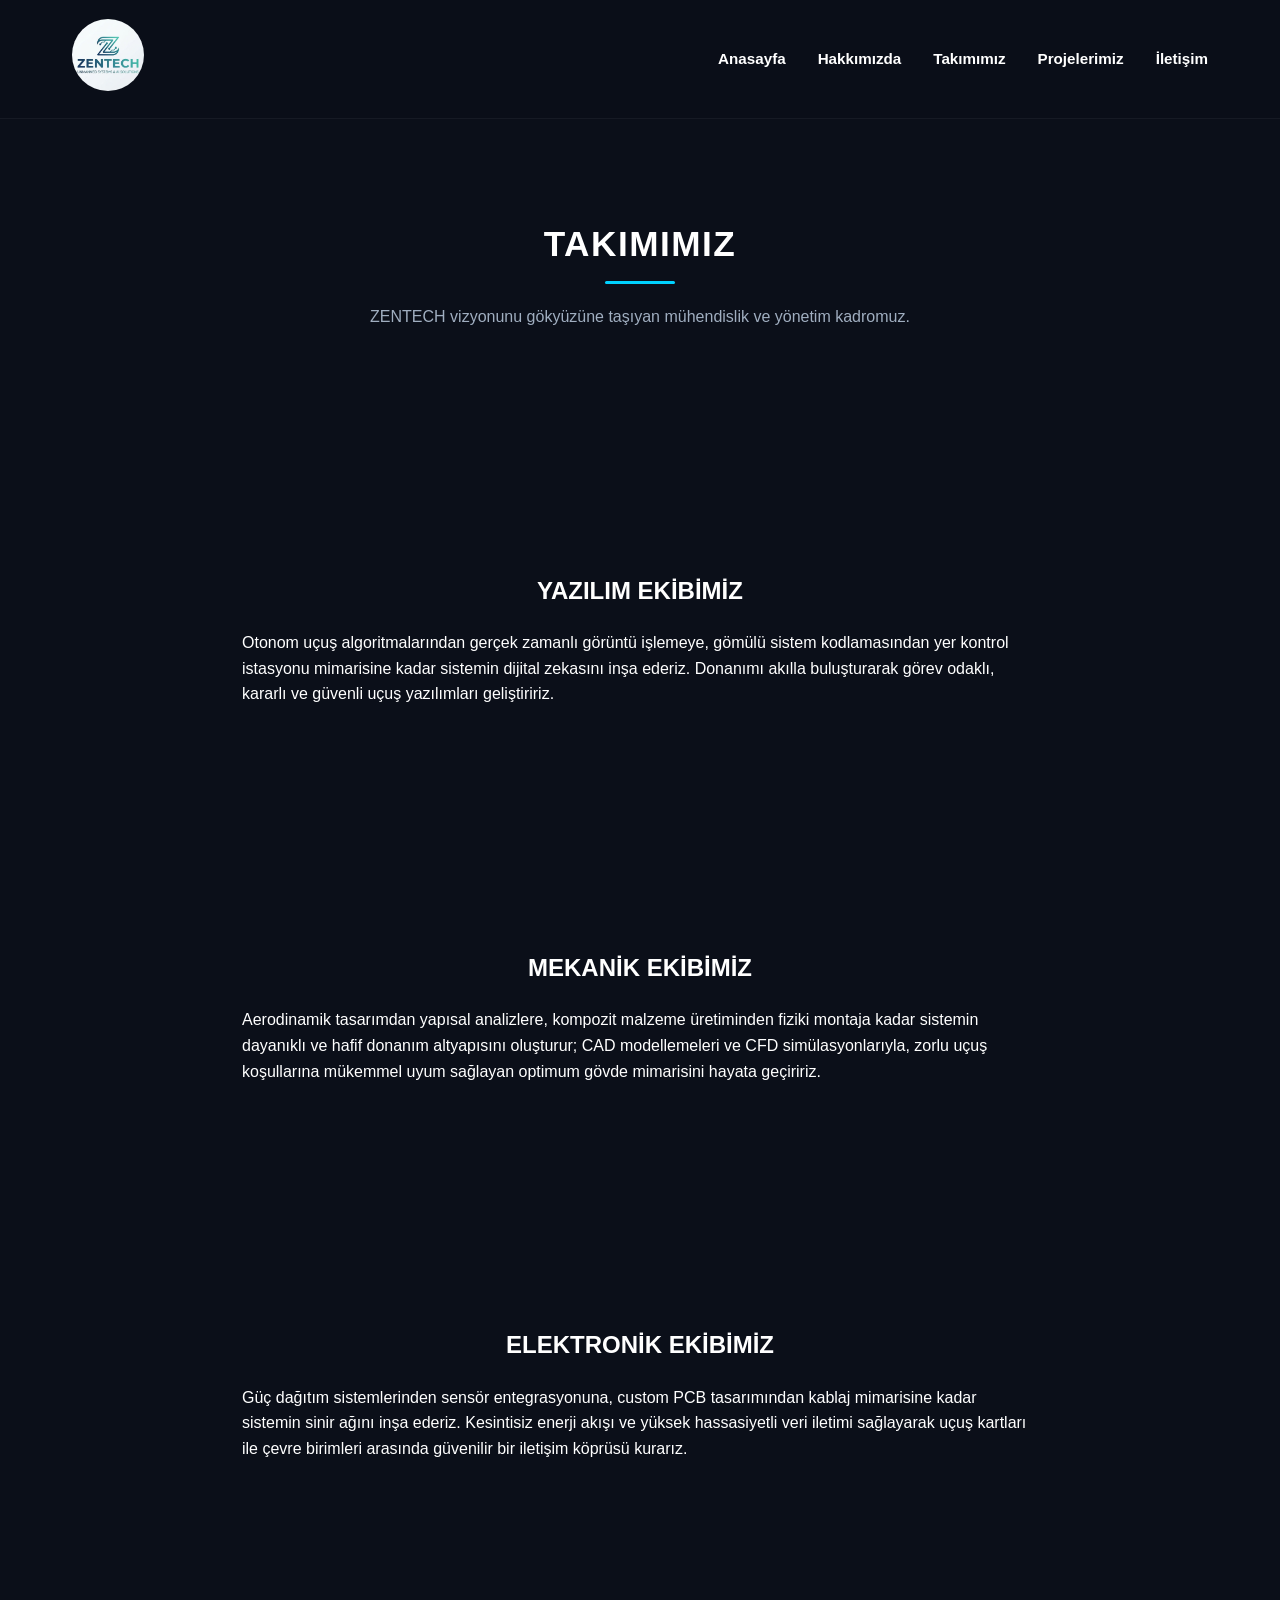
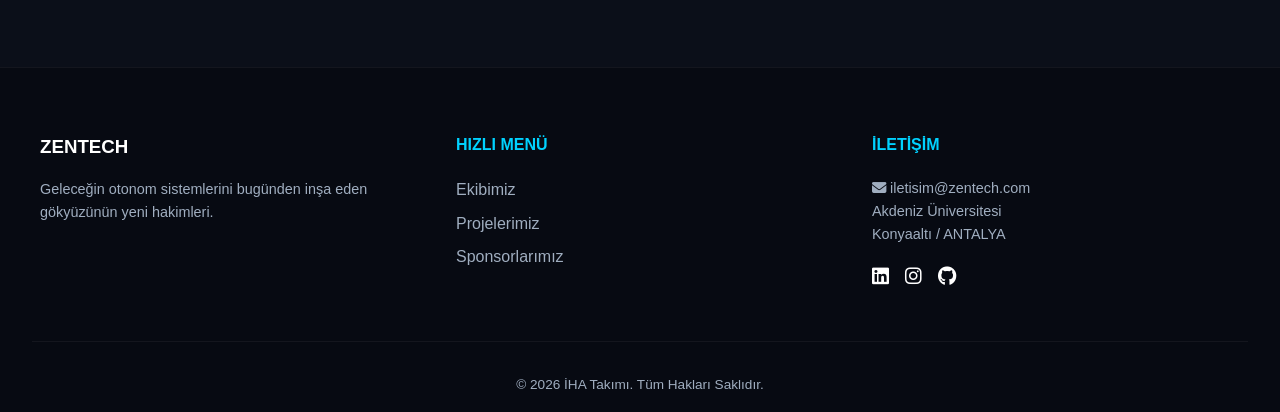
==== takimimiz.html @ 54c17d68 "İlk commit: Proje başlangıcı" ====
<!DOCTYPE html>
<html lang="tr">
<head>
    <meta charset="UTF-8">
    <meta name="viewport" content="width=device-width, initial-scale=1.0">
    <title>Takımımız | ZENTECH</title>
    <!-- FontAwesome İkonları için -->
    <link rel="stylesheet" href="https://cdnjs.cloudflare.com/ajax/libs/font-awesome/6.4.0/css/all.min.css">
    <link rel="stylesheet" href="style.css">
</head>
<body>

    <!-- Header / Navigasyon -->
    <nav class="navbar">
        <div class="nav-container">
            <a href="index.html" class="logo">
                <img src="favicon.jpeg" alt="ZENTECH logo">
            </a>
            
            <input type="checkbox" id="menu-toggle" class="menu-checkbox">
            <label for="menu-toggle" class="menu-icon"><i class="fa-solid fa-bars"></i></label>

            <ul class="nav-links">
                <li><a href="index.html">Anasayfa</a></li>
                <li><a href="index.html#about">Hakkımızda</a></li>
                <li><a href="takimimiz.html" class="active">Takımımız</a></li>
                <li><a href="index.html#projects">Projelerimiz</a></li>
                <li><a href="index.html#contact">İletişim</a></li>
            </ul>
        </div>
    </nav>

    <!-- Ana İçerik -->
    <main class="team-page-container">
        <!-- Başlık Bölümü -->
        <section class="team-hero">
            <h1>TAKIMIMIZ</h1>
            <p>ZENTECH vizyonunu gökyüzüne taşıyan mühendislik ve yönetim kadromuz.</p>
        </section>
<section class="team-section">
    <h2 class="section-title"> YAZILIM EKİBİMİZ</h2>
    <p>Otonom uçuş algoritmalarından gerçek zamanlı görüntü işlemeye, gömülü sistem kodlamasından yer kontrol istasyonu mimarisine kadar sistemin dijital zekasını inşa ederiz. Donanımı akılla buluşturarak görev odaklı, kararlı ve güvenli uçuş yazılımları geliştiririz.</p>
</section>

<section class="team-section">
    <h2 class="section-title"> MEKANİK EKİBİMİZ</h2>
    <p>Aerodinamik tasarımdan yapısal analizlere, kompozit malzeme üretiminden fiziki montaja kadar sistemin dayanıklı ve hafif donanım altyapısını oluşturur; CAD modellemeleri ve CFD simülasyonlarıyla, zorlu uçuş koşullarına mükemmel uyum sağlayan optimum gövde mimarisini hayata geçiririz.</p>
</section>

<section class="team-section">
    <h2 class="section-title"> ELEKTRONİK EKİBİMİZ</h2>
        <p>Güç dağıtım sistemlerinden sensör entegrasyonuna, custom PCB tasarımından kablaj mimarisine kadar sistemin sinir ağını inşa ederiz. Kesintisiz enerji akışı ve yüksek hassasiyetli veri iletimi sağlayarak uçuş kartları ile çevre birimleri arasında güvenilir bir iletişim köprüsü kurarız.</p>
</section>
    </main>

<!-- Footer / Alt Bilgi -->
    <footer id="contact" class="footer">
        <div class="footer-container">
            <div class="footer-col">
                <h3>ZENTECH</h3>
                <p>Geleceğin otonom sistemlerini bugünden inşa eden gökyüzünün yeni hakimleri.</p>
            </div>
            <div class="footer-col">
                <h4>HIZLI MENÜ</h4>
                <ul>
                    <li><a href="takimimiz.html">Ekibimiz</a></li>
                    <li><a href="index.html#projects">Projelerimiz</a></li>
                    <li><a href="index.html#sponsors">Sponsorlarımız</a></li>
                </ul>
            </div>
            <div class="footer-col">
                <h4>İLETİŞİM</h4>
                <p><i class="fa-solid fa-envelope"></i> iletisim@zentech.com</p>
                <p>Akdeniz Üniversitesi</p>
                <p>Konyaaltı / ANTALYA</p>
                <div class="social-links">
                    <a href="#"><i class="fa-brands fa-linkedin"></i></a>
                    <a href="#"><i class="fa-brands fa-instagram"></i></a>
                    <a href="#"><i class="fa-brands fa-github"></i></a>
                </div>
            </div>
        </div>
        <div class="footer-bottom">
            <p>&copy; 2026 İHA Takımı. Tüm Hakları Saklıdır.</p>
        </div>
    </footer>

</body>
</html>
---- style.css ----
:root {
    --bg-main: #0b0f19;
    --bg-card: #151c2e;
    --accent-blue: #00d2ff;
    --accent-gold: #ffb703;
    --text-primary: #ffffff;
    --text-secondary: #a0aec0;
    --font-heading: 'Montserrat', sans-serif;
    --font-body: 'Inter', sans-serif;
}

* {
    margin: 0;
    padding: 0;
    box-sizing: border-box;
    scroll-behavior: smooth;
}

body {
    background-color: var(--bg-main);
    color: var(--text-primary);
    font-family: var(--font-body);
    line-height: 1.6;
}

/* Navbar */
.navbar {
    position: fixed;
    top: 0;
    width: 100%;
    background: rgba(11, 15, 25, 0.95);
    backdrop-filter: blur(12px);
    z-index: 1000;
    border-bottom: 1px solid rgba(255, 255, 255, 0.05);
}

.nav-container {
    max-width: 1200px;
    margin: 0 auto;
    display: flex;
    justify-content: space-between;
    align-items: center;
    padding: 1.2rem 2rem;
    position: relative;
}

.logo img {
    width: 4.5rem;
    height: 4.5rem;
    border-radius: 50%;
    object-fit: cover;
}

/* Menü Elemanları ve Eşit Boşluk Düzenlemesi */
.nav-links {
    display: flex;
    align-items: center;
    list-style: none;
    gap: 2rem; /* Bütün linklerin arasını milimetrik eşitler */
    margin: 0;
    padding: 0;
}

.nav-links li {
    margin: 0;
    padding: 0;
}

.nav-links a {
    color: var(--text-primary);
    text-decoration: none;
    font-weight: 600;
    font-size: 0.95rem;
    transition: color 0.3s ease;
    white-space: nowrap; /* Metinlerin alt satıra kaymasını önler */
}

.nav-links a:hover {
    color: var(--accent-blue);
}

/* Saf CSS Mobil Menü Kontrolleri (Checkbox Hack) */
.menu-checkbox {
    display: none;
}

.menu-icon {
    display: none;
    font-size: 1.5rem;
    cursor: pointer;
    color: var(--text-primary);
}

/* Hero Section */
.hero {
    height: 100vh;
    display: flex;
    align-items: center;
    justify-content: center;
    text-align: center;
    padding: 0 1rem;
    background: radial-gradient(circle at center, #1a233a 0%, var(--bg-main) 70%);
}

.hero-badge {
    background: rgba(0, 210, 255, 0.1);
    color: var(--accent-blue);
    padding: 0.5rem 1.2rem;
    border-radius: 50px;
    font-size: 0.85rem;
    font-weight: 700;
    letter-spacing: 2px;
    border: 1px solid rgba(0, 210, 255, 0.3);
}

.hero-content h1 {
    font-family: var(--font-heading);
    font-size: 3.5rem;
    font-weight: 900;
    margin: 1.5rem 0;
    letter-spacing: 2px;
}

.hero-content p {
    color: var(--text-secondary);
    font-size: 1.2rem;
    max-width: 650px;
    margin: 0 auto 2.5rem;
}

.hero-buttons {
    display: flex;
    gap: 1.5rem;
    justify-content: center;
    margin-top: 35px;
}

.btn {
    padding: 0.9rem 2rem;
    border-radius: 6px;
    font-family: var(--font-heading);
    font-weight: 700;
    font-size: 0.85rem;
    text-decoration: none;
    letter-spacing: 1px;
    transition: all 0.3s ease;
}

.btn-primary {
    background: var(--accent-blue);
    color: #000;
}

.btn-primary:hover {
    box-shadow: 0 0 20px rgba(0, 210, 255, 0.5);
    transform: translateY(-2px);
}

.btn-secondary {
    border: 2px solid #fff;
    color: #fff;
}

.btn-secondary:hover {
    background: #fff;
    color: #000;
    transform: translateY(-2px);
}

/* Section Yapısı */
section {
    padding: 6rem 2rem;
    max-width: 1200px;
    margin: 0 auto;
}

.section-title {
    text-align: center;
    margin-bottom: 3rem;
}

.section-title h2 {
    font-family: var(--font-heading);
    font-size: 2.2rem;
    letter-spacing: 2px;
}

.title-underline {
    width: 60px;
    height: 4px;
    background: var(--accent-blue);
    margin: 0.5rem auto 0;
    border-radius: 2px;
}

.about-lead {
    text-align: center;
    max-width: 800px;
    margin: 0 auto 4rem;
    font-size: 1.15rem;
    color: var(--text-secondary);
}

/* Vizyon - Misyon & Projeler */
.vision-mission-grid, .projects-grid {
    display: grid;
    grid-template-columns: repeat(auto-fit, minmax(300px, 1fr));
    gap: 2rem;
}

.vm-card, .project-card {
    background: var(--bg-card);
    padding: 2.5rem;
    border-radius: 12px;
    border: 1px solid rgba(255, 255, 255, 0.05);
    transition: transform 0.3s ease, border-color 0.3s ease;
}

.vm-card { text-align: center; }
.project-card { border-left: 4px solid var(--accent-blue); }

.vm-card:hover {
    transform: translateY(-5px);
    border-color: rgba(0, 210, 255, 0.3);
}

.card-icon {
    font-size: 2.5rem;
    color: var(--accent-blue);
    margin-bottom: 1.5rem;
}

.project-tag {
    font-size: 0.75rem;
    font-weight: 800;
    color: var(--accent-gold);
    letter-spacing: 1px;
    margin-bottom: 0.8rem;
}

/* Footer */
.footer {
    background: #070a12;
    border-top: 1px solid rgba(255, 255, 255, 0.05);
    padding: 4rem 2rem 1rem;
    width: 100%;
}

.footer-container {
    max-width: 1200px;
    margin: 0 auto 3rem;
    display: grid;
    grid-template-columns: repeat(auto-fit, minmax(250px, 1fr));
    gap: 3rem;
}

.footer-col h3 { font-family: var(--font-heading); margin-bottom: 1rem; }
.footer-col h3 span, .footer-col h4 { color: var(--accent-blue); }
.footer-col h4 { font-family: var(--font-heading); margin-bottom: 1.2rem; }
.footer-col p { color: var(--text-secondary); font-size: 0.9rem; }
.footer-col ul { list-style: none; }
.footer-col ul li { margin-bottom: 0.5rem; }
.footer-col ul a { color: var(--text-secondary); text-decoration: none; transition: 0.3s; }
.footer-col ul a:hover { color: #fff; }

.social-links { margin-top: 1rem; display: flex; gap: 1rem; }
.social-links a { color: #fff; font-size: 1.2rem; transition: 0.3s; }
.social-links a:hover { color: var(--accent-blue); }

.footer-bottom {
    text-align: center;
    padding-top: 2rem;
    border-top: 1px solid rgba(255, 255, 255, 0.05);
    color: var(--text-secondary);
    font-size: 0.85rem;
}

/* Mobil Uyumluluk */
@media (max-width: 768px) {
    .menu-icon { display: block; }

    .nav-links {
        display: none;
        flex-direction: column;
        position: absolute;
        top: 100%;
        left: 0;
        width: 100%;
        background: #0b0f19;
        padding: 2rem;
        gap: 1.5rem;
        border-bottom: 1px solid rgba(255, 255, 255, 0.1);
    }

    .menu-checkbox:checked ~ .nav-links {
        display: flex;
    }

    .hero-content h1 { font-size: 2.2rem; }
    .hero-buttons { flex-direction: column; }
}

/* Takımımız Sayfası */
.team-page-container {
    max-width: 900px;
    margin: 0 auto;
    padding: 120px 20px 60px;
}

.team-hero {
    text-align: center;
    margin-bottom: 50px;
}

.team-hero h1 {
    font-size: 2.2rem;
    font-weight: 700;
    color: #ffffff;
    position: relative;
    display: inline-block;
    padding-bottom: 12px;
    margin-bottom: 15px;
    letter-spacing: 1.5px;
}

.team-hero h1::after {
    content: "";
    position: absolute;
    bottom: 0;
    left: 50%;
    transform: translateX(-50%);
    width: 70px;
    height: 3px;
    background-color: var(--accent-blue);
    border-radius: 2px;
}

.team-hero p {
    color: var(--text-secondary);
    font-size: 1rem;
    margin-top: 5px;
}

.team-section {
    margin-bottom: 50px;
}

.team-section .section-title {
    font-size: 1.5rem;
    color: #ffffff;
    margin-bottom: 20px;
    font-weight: 600;
    text-align: center;
}

.team-section .single-card-container {
    display: flex;
    justify-content: center;
    width: 100%;
}

.team-section .ata-card {
    background: var(--bg-card);
    border: 1px solid rgba(255, 255, 255, 0.05);
    border-radius: 12px;
    padding: 35px 25px 25px;
    text-align: center;
    position: relative;
    overflow: hidden;
    max-width: 600px;
    width: 100%;
    box-shadow: 0 4px 20px rgba(0, 0, 0, 0.25);
    transition: transform 0.3s ease, box-shadow 0.3s ease, border-color 0.3s ease;
}

.team-section .ata-card::before {
    content: "";
    position: absolute;
    top: 0;
    left: 0;
    width: 100%;
    height: 4px;
    background-color: var(--accent-blue);
    opacity: 0.85;
    transition: height 0.3s ease;
}

.team-section .ata-card:hover {
    transform: translateY(-5px);
    border-color: var(--accent-blue);
    box-shadow: 0 10px 25px rgba(0, 210, 255, 0.15);
}

.team-section .ata-card:hover::before {
    height: 6px;
}

.team-section .card-avatar {
    width: 70px;
    height: 70px;
    margin: 0 auto 15px;
    border-radius: 50%;
    background: #111827;
    border: 2px solid var(--accent-blue);
    display: flex;
    align-items: center;
    justify-content: center;
}

.team-section .card-avatar i {
    font-size: 1.7rem;
    color: var(--accent-blue);
}

.team-section .card-body h3 {
    font-size: 1.25rem;
    color: #ffffff;
    margin-bottom: 5px;
}

.team-section .card-body .role {
    font-size: 0.85rem;
    color: var(--accent-blue);
    font-weight: 600;
    display: block;
    margin-bottom: 12px;
    letter-spacing: 1px;
}

.team-section .card-body p {
    color: var(--text-secondary);
    font-size: 0.95rem;
    line-height: 1.6;
    margin: 0 0 18px 0;
}

.team-section .card-footer {
    padding-top: 15px;
    border-top: 1px solid rgba(255, 255, 255, 0.05);
    display: flex;
    justify-content: center;
    gap: 15px;
}

.team-section .card-footer a {
    color: var(--text-secondary);
    font-size: 1.1rem;
    transition: color 0.2s ease, transform 0.2s ease;
}

.team-section .card-footer a:hover {
    color: var(--accent-blue);
    transform: scale(1.2);
}
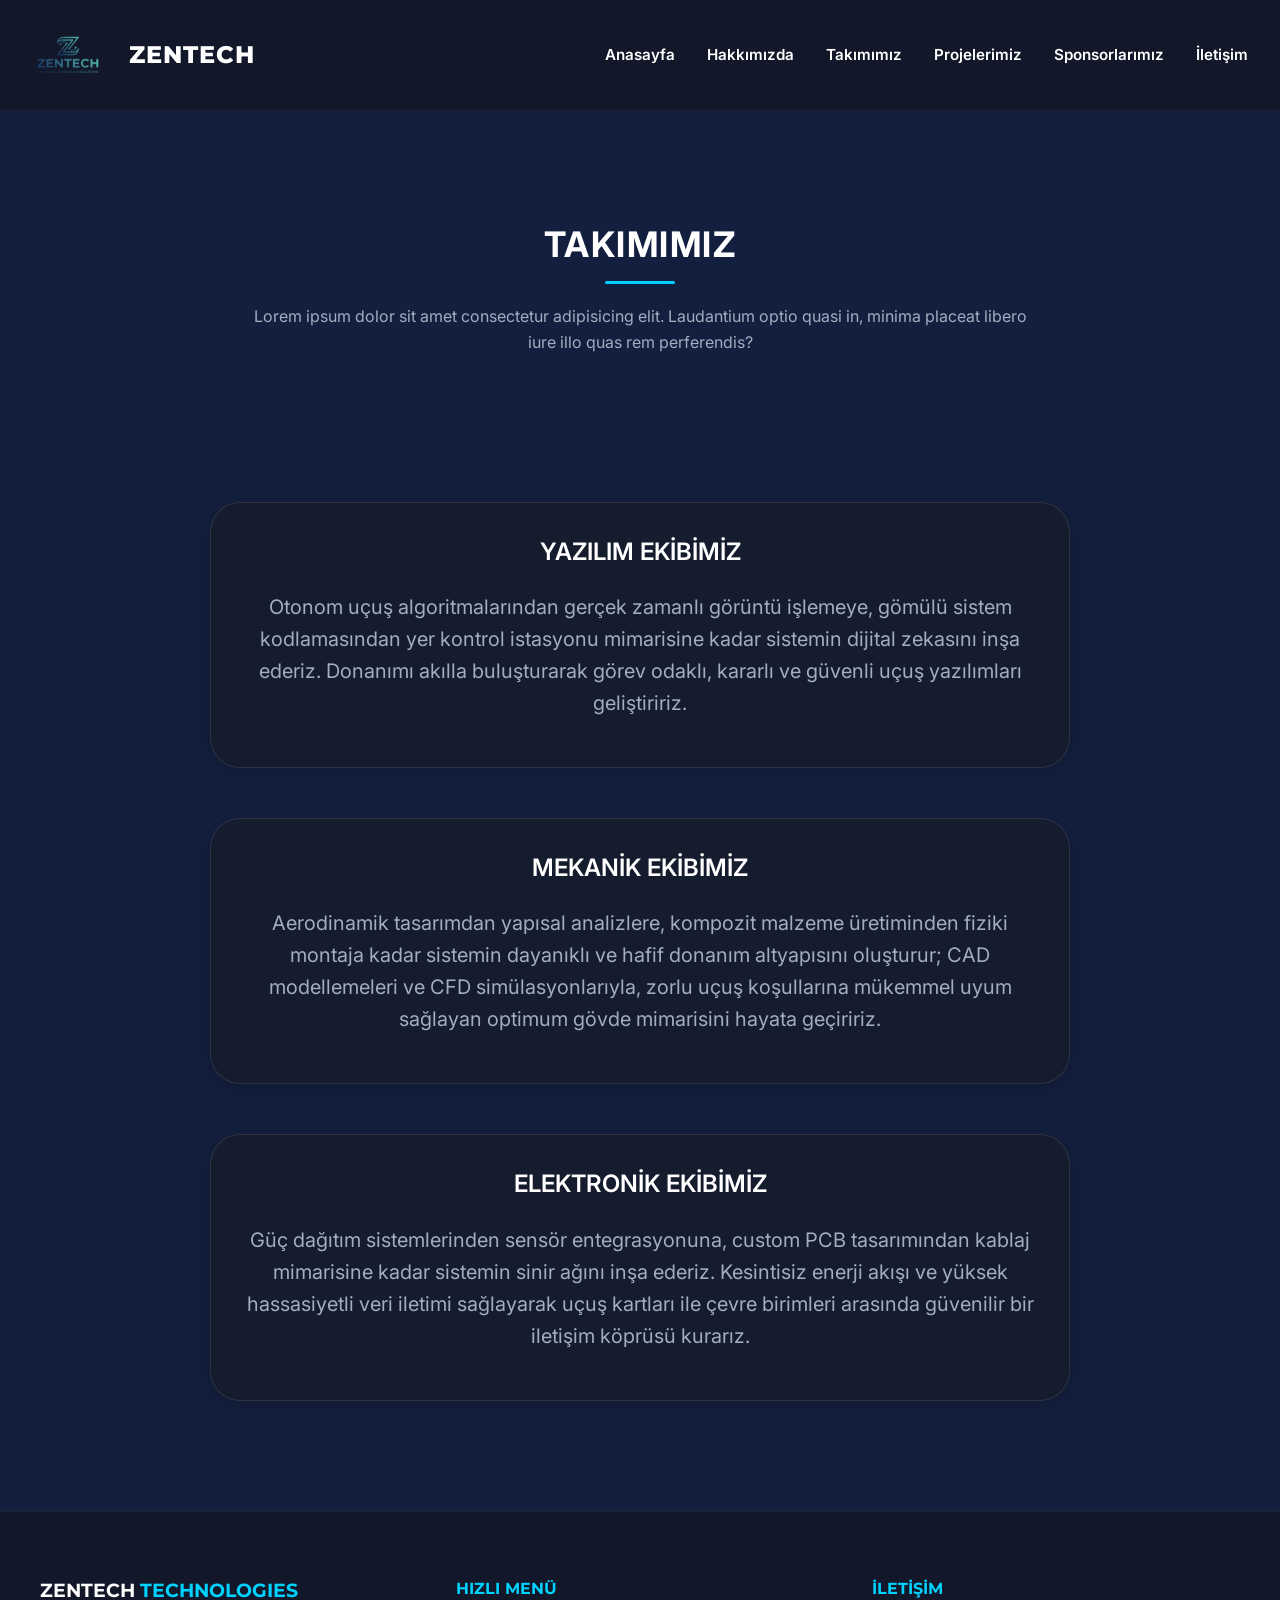
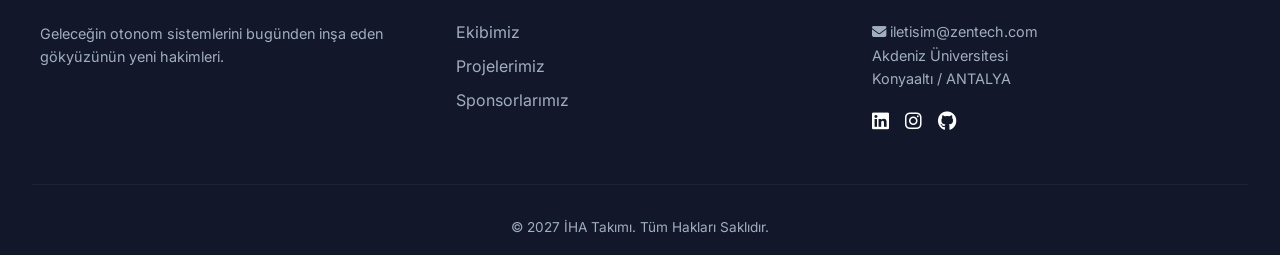
==== commit 48d21ec8: "yeni güncellemeler" ====
--- a/takimimiz.html
+++ b/takimimiz.html
@@ -6,6 +6,7 @@
     <title>Takımımız | ZENTECH</title>
     <!-- FontAwesome İkonları için -->
     <link rel="stylesheet" href="https://cdnjs.cloudflare.com/ajax/libs/font-awesome/6.4.0/css/all.min.css">
+    <link href="https://fonts.googleapis.com/css2?family=Montserrat:wght@700;800;900&family=Inter:wght@300;400;600&display=swap" rel="stylesheet">
     <link rel="stylesheet" href="style.css">
 </head>
 <body>
@@ -14,7 +15,8 @@
     <nav class="navbar">
         <div class="nav-container">
             <a href="index.html" class="logo">
-                <img src="favicon.jpeg" alt="ZENTECH logo">
+                <img src="logo.png" alt="ZENTECH logo">
+                <span class="logo-text">ZENTECH</span>
             </a>
             
             <input type="checkbox" id="menu-toggle" class="menu-checkbox">
@@ -25,6 +27,7 @@
                 <li><a href="index.html#about">Hakkımızda</a></li>
                 <li><a href="takimimiz.html" class="active">Takımımız</a></li>
                 <li><a href="index.html#projects">Projelerimiz</a></li>
+                <li><a href="index.html#sponsors">Sponsorlarımız</a></li>
                 <li><a href="index.html#contact">İletişim</a></li>
             </ul>
         </div>
@@ -35,7 +38,7 @@
         <!-- Başlık Bölümü -->
         <section class="team-hero">
             <h1>TAKIMIMIZ</h1>
-            <p>ZENTECH vizyonunu gökyüzüne taşıyan mühendislik ve yönetim kadromuz.</p>
+            <p>Lorem ipsum dolor sit amet consectetur adipisicing elit. Laudantium optio quasi in, minima placeat libero iure illo quas rem perferendis?</p>
         </section>
 <section class="team-section">
     <h2 class="section-title"> YAZILIM EKİBİMİZ</h2>
@@ -57,7 +60,7 @@
     <footer id="contact" class="footer">
         <div class="footer-container">
             <div class="footer-col">
-                <h3>ZENTECH</h3>
+                <h3>ZENTECH <span>TECHNOLOGIES</span></h3>
                 <p>Geleceğin otonom sistemlerini bugünden inşa eden gökyüzünün yeni hakimleri.</p>
             </div>
             <div class="footer-col">
@@ -81,7 +84,7 @@
             </div>
         </div>
         <div class="footer-bottom">
-            <p>&copy; 2026 İHA Takımı. Tüm Hakları Saklıdır.</p>
+            <p>&copy; 2027 İHA Takımı. Tüm Hakları Saklıdır.</p>
         </div>
     </footer>
 
--- a/style.css
+++ b/style.css
@@ -1,5 +1,5 @@
 :root {
-    --bg-main: #0b0f19;
+    --bg-main: #131f3f;
     --bg-card: #151c2e;
     --accent-blue: #00d2ff;
     --accent-gold: #ffb703;
@@ -17,25 +17,30 @@
 }
 
 body {
+    width: 100%;
+    min-height: 100vh;
+    overflow-x: hidden;
     background-color: var(--bg-main);
     color: var(--text-primary);
     font-family: var(--font-body);
-    line-height: 1.6;
-}
+    line-height: 1.6; /*Oran ölçüsüdür satır yüksekliğine oranlar*/
+}
+
+
 
 /* Navbar */
 .navbar {
+    width: 100%;
     position: fixed;
     top: 0;
-    width: 100%;
-    background: rgba(11, 15, 25, 0.95);
+    background: rgba(18, 24, 41, 0.95);
     backdrop-filter: blur(12px);
     z-index: 1000;
     border-bottom: 1px solid rgba(255, 255, 255, 0.05);
 }
 
 .nav-container {
-    max-width: 1200px;
+    width:100%;
     margin: 0 auto;
     display: flex;
     justify-content: space-between;
@@ -44,11 +49,32 @@
     position: relative;
 }
 
+.logo {
+    display: inline-flex;  /* Görsel ve yazıyı esnek yapıda yan yana getirir */
+    align-items: center;    /* Dikeyde tam ortalar */
+    gap: 25px;              /* Logo ile yazı arasındaki boşluk */
+    text-decoration: none !important; /* Mor/mavi alt çizgiyi tamamen kaldırır */
+}
+
+.logo:visited, 
+.logo:hover, 
+.logo:active {
+    text-decoration: none !important;
+}
+
 .logo img {
     width: 4.5rem;
     height: 4.5rem;
     border-radius: 50%;
     object-fit: cover;
+}
+
+.logo-text {
+    font-family: var(--font-heading);
+    font-size: 1.5rem;  
+    font-weight: 800;    
+    color: #ffffff;      
+    letter-spacing: 1px; 
 }
 
 /* Menü Elemanları ve Eşit Boşluk Düzenlemesi */
@@ -99,7 +125,7 @@
     justify-content: center;
     text-align: center;
     padding: 0 1rem;
-    background: radial-gradient(circle at center, #1a233a 0%, var(--bg-main) 70%);
+    background: radial-gradient(circle at center, #131f3f 0%, rgba(18, 24, 41, 0.95) 100%);
 }
 
 .hero-badge {
@@ -108,24 +134,38 @@
     padding: 0.5rem 1.2rem;
     border-radius: 50px;
     font-size: 0.85rem;
-    font-weight: 700;
-    letter-spacing: 2px;
+    font-weight: 400;
+    letter-spacing: 1px;
     border: 1px solid rgba(0, 210, 255, 0.3);
+    margin-bottom:1.5rem;
 }
 
 .hero-content h1 {
-    font-family: var(--font-heading);
-    font-size: 3.5rem;
+    font-family: 'Orbitron', sans-serif;
+    font-size: 5rem;
     font-weight: 900;
-    margin: 1.5rem 0;
-    letter-spacing: 2px;
+    margin-top: 1rem;
+    margin-bottom: 0;
+    line-height: 1;
+}
+
+.hero-subtitle {
+    display: block;
+    font-style:italic;
+    font-size: 1.5rem;
+    font-weight: bold;
+    margin-top: 1rem;
+    margin-bottom: 2rem;
+    line-height: 1.2;
+    
 }
 
 .hero-content p {
     color: var(--text-secondary);
     font-size: 1.2rem;
     max-width: 650px;
-    margin: 0 auto 2.5rem;
+    margin: 2rem auto 2.5rem;
+    
 }
 
 .hero-buttons {
@@ -183,6 +223,7 @@
     font-family: var(--font-heading);
     font-size: 2.2rem;
     letter-spacing: 2px;
+    margin-bottom: 1rem;
 }
 
 .title-underline {
@@ -195,17 +236,20 @@
 
 .about-lead {
     text-align: center;
-    max-width: 800px;
+    max-width: 700px;
     margin: 0 auto 4rem;
-    font-size: 1.15rem;
+    font-size: 1.5rem;
+    line-height: 1.5;
     color: var(--text-secondary);
 }
+
 
 /* Vizyon - Misyon & Projeler */
 .vision-mission-grid, .projects-grid {
     display: grid;
     grid-template-columns: repeat(auto-fit, minmax(300px, 1fr));
     gap: 2rem;
+    margin-top: 2rem;
 }
 
 .vm-card, .project-card {
@@ -214,6 +258,7 @@
     border-radius: 12px;
     border: 1px solid rgba(255, 255, 255, 0.05);
     transition: transform 0.3s ease, border-color 0.3s ease;
+    margin-top: 2rem;
 }
 
 .vm-card { text-align: center; }
@@ -240,7 +285,7 @@
 
 /* Footer */
 .footer {
-    background: #070a12;
+    background: rgba(18, 24, 41, 0.95);
     border-top: 1px solid rgba(255, 255, 255, 0.05);
     padding: 4rem 2rem 1rem;
     width: 100%;
@@ -342,113 +387,36 @@
 }
 
 .team-section {
-    margin-bottom: 50px;
-}
-
+    background: var(--bg-card);               /* Kutunun arka plan rengi */
+    border: 1px solid rgba(255, 255, 255, 0.1); /* Çerçevenin çizgisi */
+    border-radius: 30px;                      /* Çerçevenin köşe yuvarlatması */
+    padding: 30px 25px;                       /* Kutu içi yazılarda nefes alma payı */
+    margin-bottom: 50px;                      /* 3 kutunun birbirinden ayrılma mesafesi */
+    
+    /* Şık görünmesi için gölge ve hover geçişi */
+    box-shadow: 0 4px 20px rgba(0, 0, 0, 0.2);
+    transition: transform 0.3s ease, border-color 0.3s ease;
+}
+
+
+/* Bölüm Başlıkları (YAZILIM EKİBİMİZ, MEKANİK EKİBİMİZ vs.) */
 .team-section .section-title {
     font-size: 1.5rem;
     color: #ffffff;
+    font-weight: 600;
+    text-align: center;
     margin-bottom: 20px;
-    font-weight: 600;
-    text-align: center;
-}
-
-.team-section .single-card-container {
-    display: flex;
-    justify-content: center;
-    width: 100%;
-}
-
-.team-section .ata-card {
-    background: var(--bg-card);
-    border: 1px solid rgba(255, 255, 255, 0.05);
-    border-radius: 12px;
-    padding: 35px 25px 25px;
-    text-align: center;
-    position: relative;
-    overflow: hidden;
-    max-width: 600px;
-    width: 100%;
-    box-shadow: 0 4px 20px rgba(0, 0, 0, 0.25);
-    transition: transform 0.3s ease, box-shadow 0.3s ease, border-color 0.3s ease;
-}
-
-.team-section .ata-card::before {
-    content: "";
-    position: absolute;
-    top: 0;
-    left: 0;
-    width: 100%;
-    height: 4px;
-    background-color: var(--accent-blue);
-    opacity: 0.85;
-    transition: height 0.3s ease;
-}
-
-.team-section .ata-card:hover {
-    transform: translateY(-5px);
-    border-color: var(--accent-blue);
-    box-shadow: 0 10px 25px rgba(0, 210, 255, 0.15);
-}
-
-.team-section .ata-card:hover::before {
-    height: 6px;
-}
-
-.team-section .card-avatar {
-    width: 70px;
-    height: 70px;
-    margin: 0 auto 15px;
-    border-radius: 50%;
-    background: #111827;
-    border: 2px solid var(--accent-blue);
-    display: flex;
-    align-items: center;
-    justify-content: center;
-}
-
-.team-section .card-avatar i {
-    font-size: 1.7rem;
-    color: var(--accent-blue);
-}
-
-.team-section .card-body h3 {
+}
+
+/* Bölüm Paragrafları */
+.team-section p {
+    color: var(--text-secondary);
     font-size: 1.25rem;
-    color: #ffffff;
-    margin-bottom: 5px;
-}
-
-.team-section .card-body .role {
-    font-size: 0.85rem;
-    color: var(--accent-blue);
-    font-weight: 600;
-    display: block;
-    margin-bottom: 12px;
-    letter-spacing: 1px;
-}
-
-.team-section .card-body p {
-    color: var(--text-secondary);
-    font-size: 0.95rem;
     line-height: 1.6;
-    margin: 0 0 18px 0;
-}
-
-.team-section .card-footer {
-    padding-top: 15px;
-    border-top: 1px solid rgba(255, 255, 255, 0.05);
-    display: flex;
-    justify-content: center;
-    gap: 15px;
-}
-
-.team-section .card-footer a {
-    color: var(--text-secondary);
-    font-size: 1.1rem;
-    transition: color 0.2s ease, transform 0.2s ease;
-}
-
-.team-section .card-footer a:hover {
-    color: var(--accent-blue);
-    transform: scale(1.2);
-}+    margin-bottom: 18px;
+    max-width: 800px;   
+    margin-left: auto;   
+    margin-right: auto; 
+    text-align: center;  
+}
+
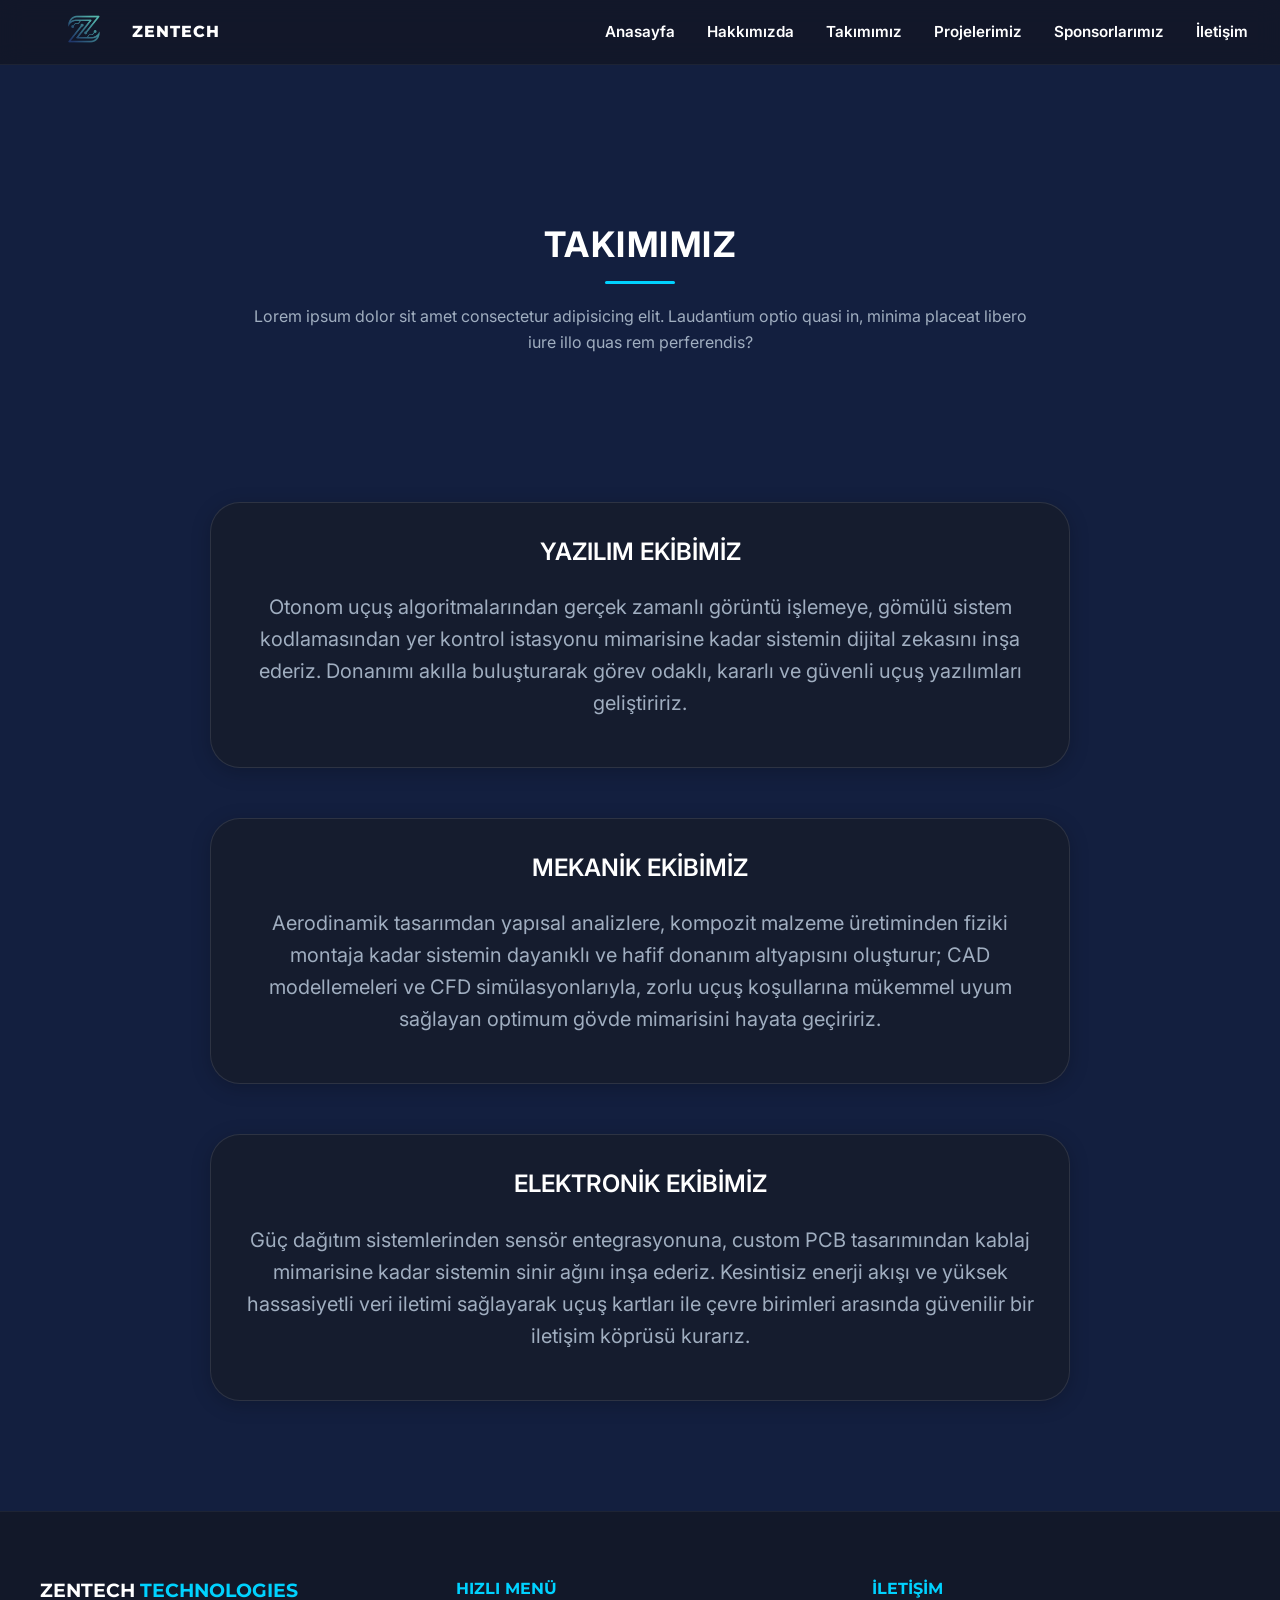
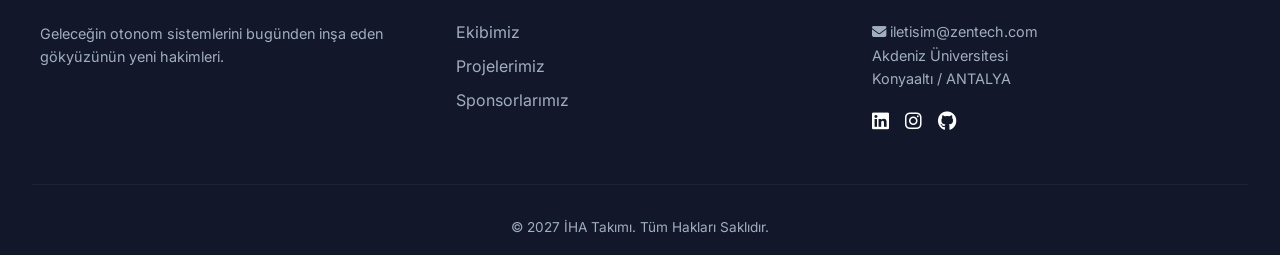
==== commit 912da0e7: ".." ====
--- a/takimimiz.html
+++ b/takimimiz.html
@@ -15,7 +15,7 @@
     <nav class="navbar">
         <div class="nav-container">
             <a href="index.html" class="logo">
-                <img src="logo.png" alt="ZENTECH logo">
+                <img src="logo2.png" alt="ZENTECH logo">
                 <span class="logo-text">ZENTECH</span>
             </a>
             
--- a/style.css
+++ b/style.css
@@ -53,7 +53,7 @@
     display: inline-flex;  /* Görsel ve yazıyı esnek yapıda yan yana getirir */
     align-items: center;    /* Dikeyde tam ortalar */
     gap: 25px;              /* Logo ile yazı arasındaki boşluk */
-    text-decoration: none !important; /* Mor/mavi alt çizgiyi tamamen kaldırır */
+    text-decoration: none !important; /* Mor/mavi alt çizgiyi tamamen kaldırır */ 
 }
 
 .logo:visited, 
@@ -63,18 +63,21 @@
 }
 
 .logo img {
-    width: 4.5rem;
-    height: 4.5rem;
+    width: 6.5rem;
+    height: 6.5rem;
     border-radius: 50%;
     object-fit: cover;
+    margin-top: 20px;
+    position: absolute;
 }
 
 .logo-text {
     font-family: var(--font-heading);
-    font-size: 1.5rem;  
+    font-size: 1rem;  
     font-weight: 800;    
     color: #ffffff;      
     letter-spacing: 1px; 
+    margin-left: 100px;
 }
 
 /* Menü Elemanları ve Eşit Boşluk Düzenlemesi */
@@ -142,6 +145,7 @@
 
 .hero-content h1 {
     font-family: 'Orbitron', sans-serif;
+    font-style: italic;
     font-size: 5rem;
     font-weight: 900;
     margin-top: 1rem;
@@ -163,6 +167,7 @@
 .hero-content p {
     color: var(--text-secondary);
     font-size: 1.2rem;
+    font-style: italic;
     max-width: 650px;
     margin: 2rem auto 2.5rem;
     
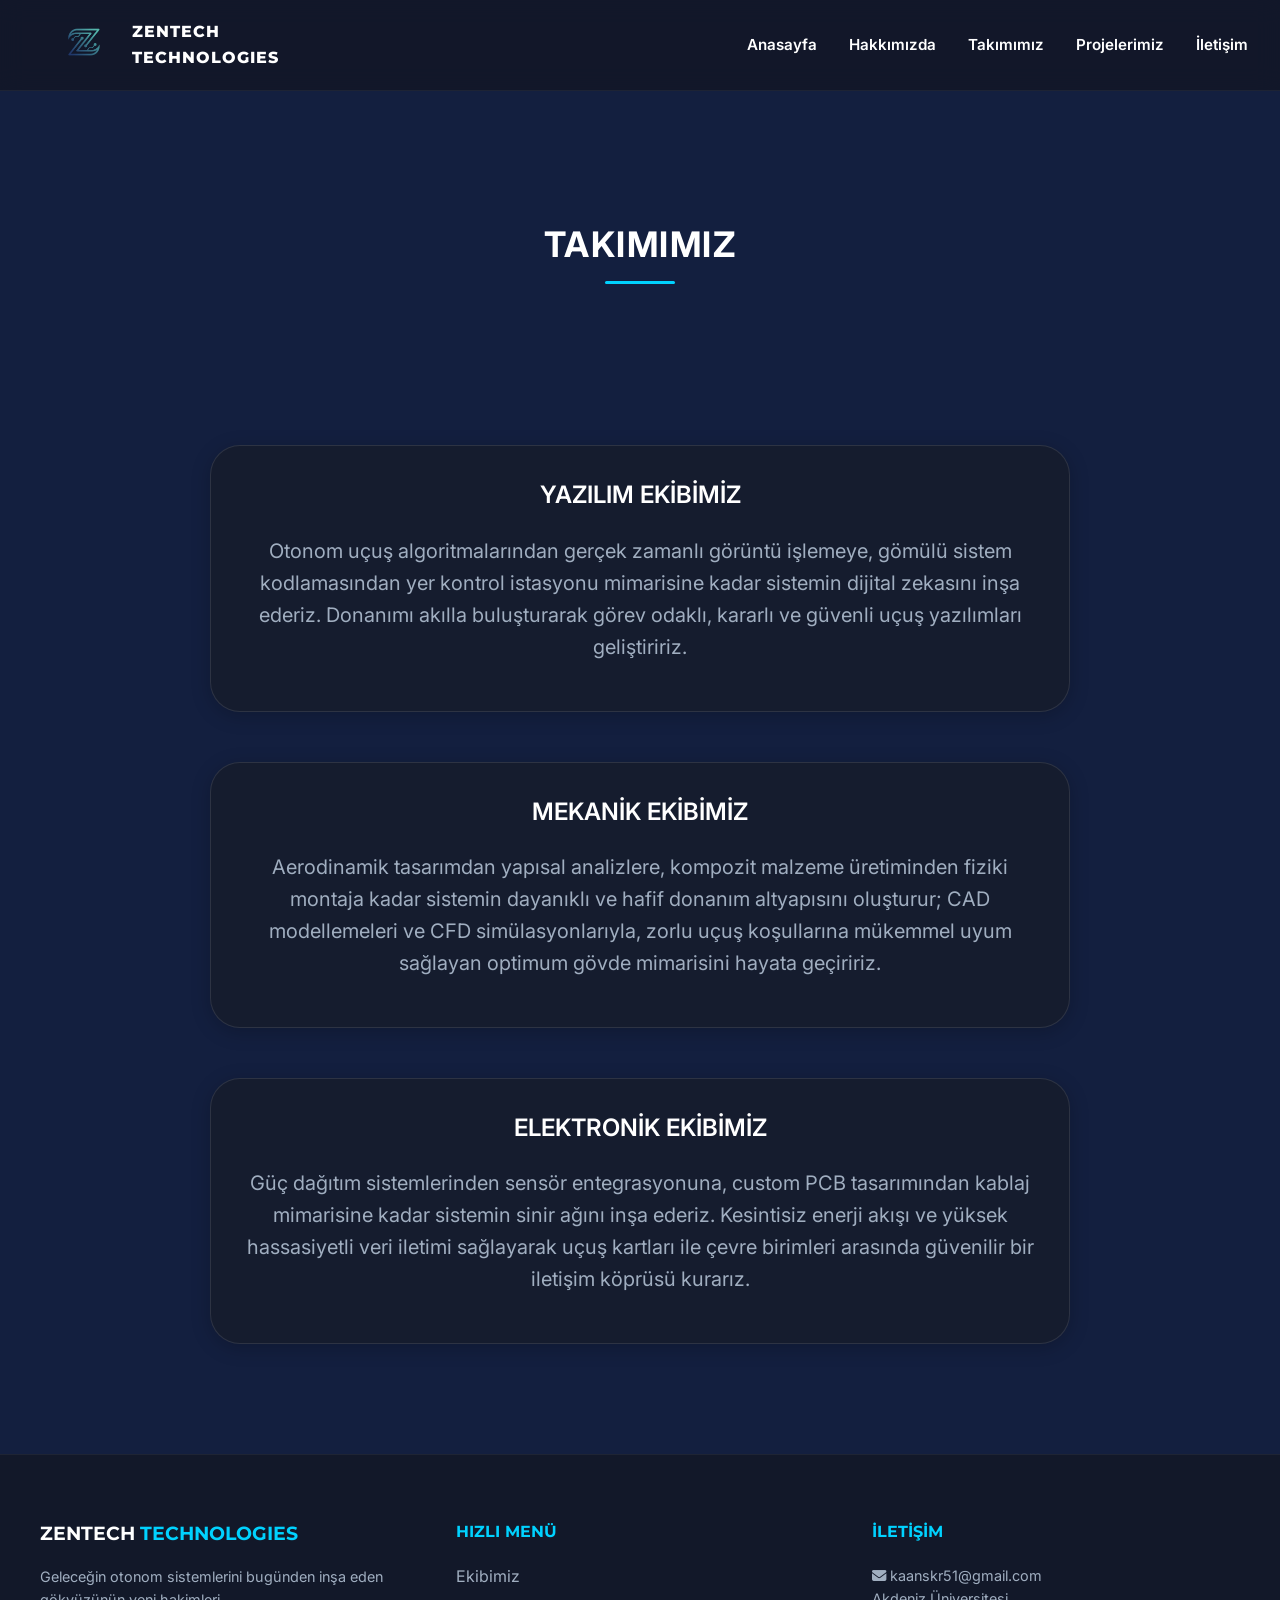
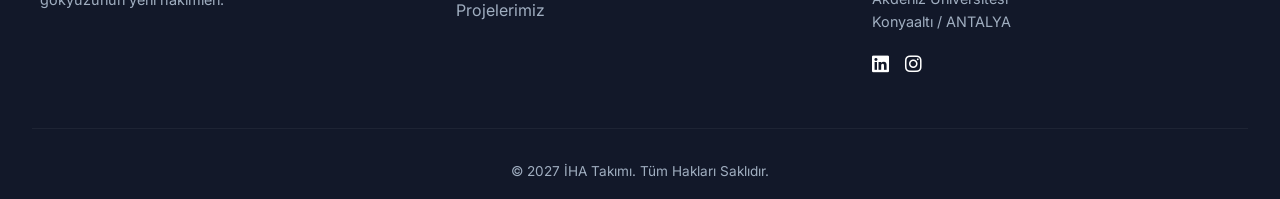
==== commit ba984151: "..." ====
--- a/takimimiz.html
+++ b/takimimiz.html
@@ -16,7 +16,7 @@
         <div class="nav-container">
             <a href="index.html" class="logo">
                 <img src="logo2.png" alt="ZENTECH logo">
-                <span class="logo-text">ZENTECH</span>
+                <span class="logo-text">ZENTECH <br>TECHNOLOGIES</span>
             </a>
             
             <input type="checkbox" id="menu-toggle" class="menu-checkbox">
@@ -27,7 +27,6 @@
                 <li><a href="index.html#about">Hakkımızda</a></li>
                 <li><a href="takimimiz.html" class="active">Takımımız</a></li>
                 <li><a href="index.html#projects">Projelerimiz</a></li>
-                <li><a href="index.html#sponsors">Sponsorlarımız</a></li>
                 <li><a href="index.html#contact">İletişim</a></li>
             </ul>
         </div>
@@ -38,7 +37,6 @@
         <!-- Başlık Bölümü -->
         <section class="team-hero">
             <h1>TAKIMIMIZ</h1>
-            <p>Lorem ipsum dolor sit amet consectetur adipisicing elit. Laudantium optio quasi in, minima placeat libero iure illo quas rem perferendis?</p>
         </section>
 <section class="team-section">
     <h2 class="section-title"> YAZILIM EKİBİMİZ</h2>
@@ -68,18 +66,16 @@
                 <ul>
                     <li><a href="takimimiz.html">Ekibimiz</a></li>
                     <li><a href="index.html#projects">Projelerimiz</a></li>
-                    <li><a href="index.html#sponsors">Sponsorlarımız</a></li>
                 </ul>
             </div>
             <div class="footer-col">
                 <h4>İLETİŞİM</h4>
-                <p><i class="fa-solid fa-envelope"></i> iletisim@zentech.com</p>
+                <p><i class="fa-solid fa-envelope" href="mailto:kaanskr51@gmail.com"></i> kaanskr51@gmail.com</p>
                 <p>Akdeniz Üniversitesi</p>
                 <p>Konyaaltı / ANTALYA</p>
                 <div class="social-links">
-                    <a href="#"><i class="fa-brands fa-linkedin"></i></a>
-                    <a href="#"><i class="fa-brands fa-instagram"></i></a>
-                    <a href="#"><i class="fa-brands fa-github"></i></a>
+                    <a href="https://www.linkedin.com/company/zentech-technologies/"><i class="fa-brands fa-linkedin"></i></a>
+                    <a href="https://www.instagram.com/zentech_technologies/"><i class="fa-brands fa-instagram"></i></a>
                 </div>
             </div>
         </div>
